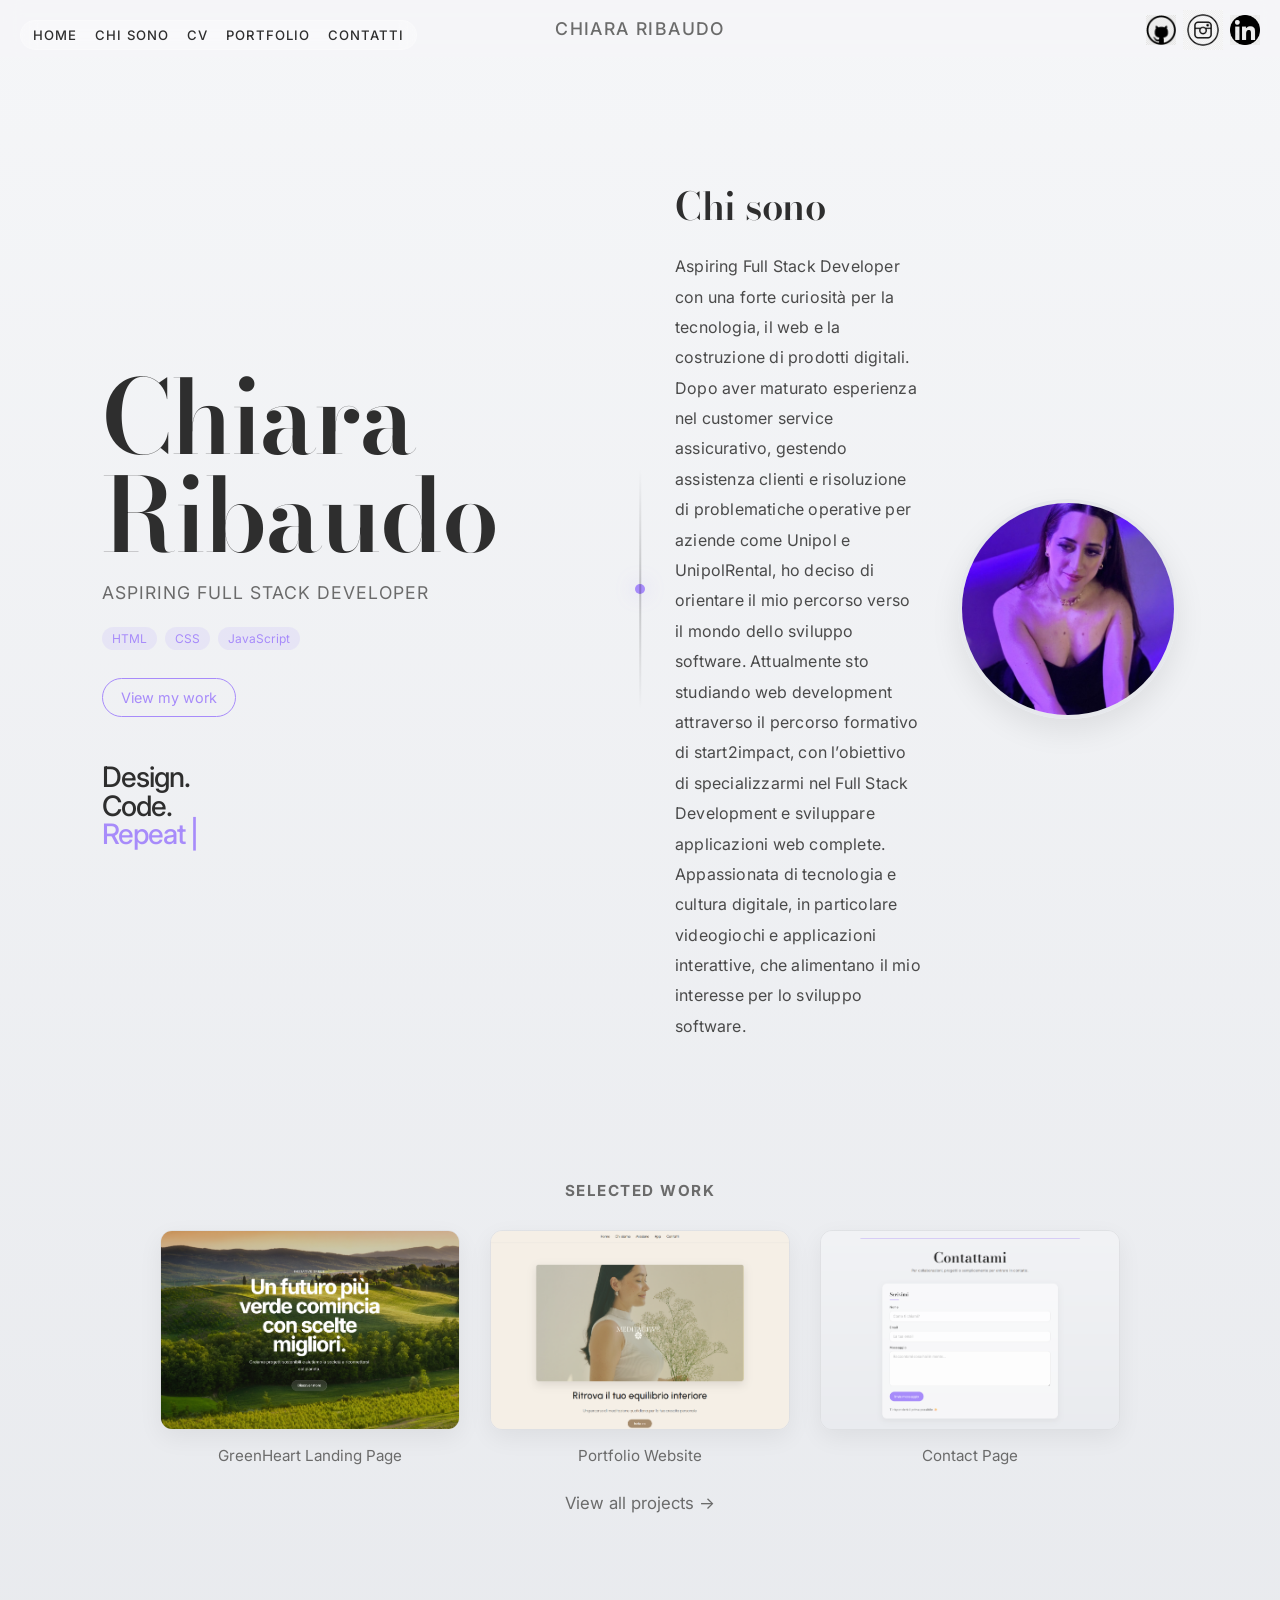
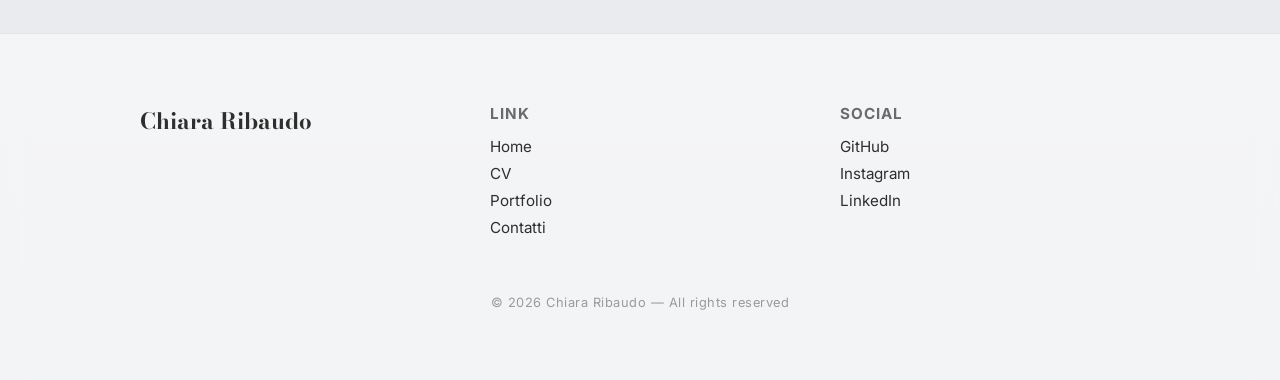
==== index.html @ 246c25f0 "fix: menù hamburger visibile da mobile" ====
<!DOCTYPE html>
<html lang="it">
<head>
  <meta charset="UTF-8">
  <meta name="viewport" content="width=device-width, initial-scale=1.0">

  <!-- Font -->
  <link href="https://fonts.googleapis.com/css2?family=Inter:wght@400;600;700&display=swap" rel="stylesheet">
  <!--FONT CHI SONO-->
  <link href="https://fonts.googleapis.com/css2?family=Bodoni+Moda:wght@400..900&display=swap" rel="stylesheet">

  <!-- Favicon -->
  <link rel="icon" type="image/png" href="assets/img/CR.png">

  <!-- CSS -->
  <link rel="stylesheet" href="assets/css/style.css">

  <title>Home</title>
</head>

<body>

<!-- MENU DESKTOP -->
<nav class="nav">
  <div class="nav-links">
    <a href="index.html">Home</a>
    <a href="#chi-sono">Chi sono</a>
    <a href="pages/CV.html">CV</a>
    <a href="pages/portfolio.html">Portfolio</a>
    <a href="pages/contatti.html">Contatti</a>
  </div>
</nav>

<!-- MENU MOBILE -->
<div class="mobile-menu">
  <input type="checkbox" id="menu-toggle" />

  <label for="menu-toggle" class="hamburger">
    <span></span>
    <span></span>
    <span></span>
  </label>

  <div class="dropdown">
    <a href="index.html">Home</a>
    <a href="index.html#chi-sono">Chi sono</a>
    <a href="pages/CV.html">CV</a>
    <a href="pages/portfolio.html">Portfolio</a>
    <a href="pages/contatti.html">Contatti</a>
  </div>
</div>
<!--Immagini-->
<div class="top-right">

  <a href="https://github.com/nannachi" target="_blank">
    <img src="assets/img/giticona.jpg" alt="GitHub">
  </a>

  <a href="https://www.instagram.com/chiararibaudo.x/" target="_blank" class="instagram-icon">
    <img src="assets/img/InstagramIcona.png" alt="Instagram">
  </a>

  <a href="https://www.linkedin.com/in/chiara-ribaudo-537130137/" target="_blank" class="linkedin-icon">
   <img src="assets/img/Icona-linkedin.jpg" alt="LinkedIn">
  </a>

</div>

<!-- HEADER -->
<header class="site-header">
  <h1>
    <a href="index.html">Chiara Ribaudo</a>
  </h1>
</header>

<main>
<!-- Overlay iniziale -->
<div class="overlay"></div>

<!-- HERO -->
<section class="hero">
  <div class="hero-left">
  <p class="hero-name">Chiara Ribaudo</p>
  <p class="hero-role">Aspiring Full Stack Developer</p>

  <div class="hero-skills">
    <span>HTML</span>
    <span>CSS</span>
    <span>JavaScript</span>
  </div>

  <a href="PAGES/portfolio.html" class="hero-cta">View my work</a>

  <div class="hero-words">
    <h1>
      <span class="line">Design.</span>
      <span class="line">Code.</span>
      <span class="line accent">
        <span class="typing">Repeat</span><span class="cursor">|</span>
      </span>
    </h1>
  </div>
</div>

  <div class="hero-right" id="chi-sono">
    <div class="about-text">
      <h2>Chi sono</h2>
      <p>
        Aspiring Full Stack Developer con una forte curiosità per la tecnologia, il web e la costruzione di prodotti digitali.
        Dopo aver maturato esperienza nel customer service assicurativo, gestendo assistenza clienti e risoluzione di problematiche operative per aziende come Unipol e UnipolRental, ho deciso di orientare il mio percorso verso il mondo dello sviluppo software.
        Attualmente sto studiando web development attraverso il percorso formativo di start2impact, con l’obiettivo di specializzarmi nel Full Stack Development e sviluppare applicazioni web complete.
        Appassionata di tecnologia e cultura digitale, in particolare videogiochi e applicazioni interattive, che alimentano il mio interesse per lo sviluppo software.
      </p>
    </div>

    <div class="about-image">
      <img src="assets/img/Chiarafoto.jpg" alt="Chiara Web designer">
    </div>
  </div>
</section>

<!--Progetti-->
<section class="home-projects">
  <h2>Selected work</h2>

  <div class="projects-preview">
    <div class="project">
      <img src="assets/img/ProgettoGreenHeart.png" alt="Project 1">
      <p class="project-title">GreenHeart Landing Page</p>
    </div>

    <div class="project">
      <img src="assets/img/portfolio1.png" alt="Project 2">
      <p class="project-title">Portfolio Website</p>
    </div>

    <div class="project">
      <img src="assets/img/portfolio3.png" alt="Project 3">
      <p class="project-title">Contact Page</p>
    </div>
  </div>

  <a href="pages/portfolio.html">View all projects →</a>
</section>

</main>

<!-- FOOTER -->
<footer class="site-footer">
  <div class="footer-container">

    <div class="footer-col">
      <h3>Chiara Ribaudo</h3>
      </div>
        
    <div class="footer-col">
      <h4>Link</h4>
      <a href="index.html">Home</a>
      <a href="pages/CV.html">CV</a>
      <a href="pages/portfolio.html">Portfolio</a>
      <a href="pages/contatti.html">Contatti</a>
    </div>

    <div class="footer-col">
      <h4>Social</h4>
      <a href="https://github.com/nannachi" target="_blank">GitHub</a>
      <a href="https://www.instagram.com/chiararibaudo.x/" target="_blank">Instagram</a>
      <a href="https://www.linkedin.com/in/chiara-ribaudo-537130137/" target="_blank">LinkedIn</a>
    </div>

  </div>

  <div class="footer-bottom">
    © 2026 Chiara Ribaudo — All rights reserved
  </div>
</footer>

</body>
</html>
---- assets/css/style.css ----
@charset "UTF-8";
/* =========================
   VARIABLES
========================= */
/* CV */
/* =========================
   RESET
========================= */
* {
  margin: 0;
  padding: 0;
  box-sizing: border-box;
}

/* =========================
   BASE
========================= */
body {
  font-family: "Inter", sans-serif;
  background: linear-gradient(180deg, #F5F6F8, #E6E8EC);
  color: #2E2E2E;
}

/* =========================
   TITLES
========================= */
h1 {
  font-size: clamp(2.5rem, 6vw, 5rem);
  font-weight: 600;
  line-height: 1.15;
  letter-spacing: -1px;
  margin-bottom: 10px;
}

/* =========================
   HERO
========================= */
.hero {
  min-height: 100vh;
  display: flex;
  align-items: center;
  justify-content: space-between;
  gap: 70px;
  padding: 120px 8% 80px;
  position: relative;
}

.hero-left,
.hero-right {
  flex: 1;
}

/* =========================
   COLONNA SINISTRA
========================= */
.hero-left {
  display: flex;
  flex-direction: column;
  justify-content: center;
  align-items: flex-start;
  text-align: left;
  gap: 18px;
}

.hero-intro {
  display: flex;
  flex-direction: column;
  align-items: flex-start;
}

.hero-name {
  display: block;
  font-family: "Bodoni Moda", serif;
  font-size: clamp(3.6rem, 8vw, 6.4rem);
  font-weight: 600;
  line-height: 0.95;
  letter-spacing: -1.8px;
  color: #2E2E2E;
  margin: 0;
  opacity: 0;
  transform: translateY(40px);
  animation: revealName 1s cubic-bezier(0.22, 1, 0.36, 1) forwards;
  animation-delay: 0.2s;
}

.hero-role {
  font-family: "Inter", sans-serif;
  font-size: clamp(0.95rem, 1.8vw, 1.1rem);
  font-weight: 400;
  letter-spacing: 1px;
  color: #6B6B6B;
  text-transform: uppercase;
  margin: 0;
  opacity: 0;
  transform: translateY(24px);
  animation: revealText 1s cubic-bezier(0.22, 1, 0.36, 1) forwards;
  animation-delay: 0.45s;
}

.hero-skills {
  display: flex;
  gap: 8px;
  margin-top: 6px;
  flex-wrap: wrap;
  justify-content: flex-start;
  opacity: 0;
  transform: translateY(20px);
  animation: revealText 1s cubic-bezier(0.22, 1, 0.36, 1) forwards;
  animation-delay: 0.65s;
}
.hero-skills span {
  font-size: 0.75rem;
  padding: 4px 10px;
  border-radius: 999px;
  background: rgba(167, 139, 250, 0.12);
  color: #A78BFA;
}

.hero-cta {
  margin-top: 10px;
  display: inline-block;
  padding: 10px 18px;
  border-radius: 999px;
  border: 1px solid #A78BFA;
  color: #A78BFA;
  text-decoration: none;
  font-size: 0.9rem;
  transition: all 0.25s ease;
  opacity: 0;
  transform: translateY(20px);
  animation: revealText 1s cubic-bezier(0.22, 1, 0.36, 1) forwards;
  animation-delay: 0.85s;
}
.hero-cta:hover {
  background: #A78BFA;
  color: #fff;
  transform: translateY(-2px);
}

/* =========================
   HERO WORDS
========================= */
.hero-words {
  margin-top: 28px;
  position: relative;
  z-index: 2;
}

.hero-words h1 {
  font-size: clamp(1rem, 2.2vw, 1.9rem);
  font-weight: 500;
  line-height: 1.02;
  letter-spacing: -1px;
  margin: 0;
}

.line {
  display: block;
  opacity: 0;
  transform: translateY(24px);
  animation: revealWord 0.8s cubic-bezier(0.22, 1, 0.36, 1) forwards;
}
.line:nth-child(1) {
  animation-delay: 1.1s;
}
.line:nth-child(2) {
  animation-delay: 1.35s;
}
.line:nth-child(3) {
  animation-delay: 1.6s;
}

.line.accent {
  color: #A78BFA;
  transform: translateY(24px) scale(0.96);
  animation: revealAccent 0.9s cubic-bezier(0.22, 1, 0.36, 1) forwards;
  animation-delay: 1.6s;
}

.cursor {
  display: inline-block;
  margin-left: 5px;
  animation: blink 1s step-end infinite;
}

/* =========================
   ANIMAZIONI
========================= */
@keyframes revealName {
  to {
    opacity: 1;
    transform: translateY(0);
  }
}
@keyframes revealText {
  to {
    opacity: 1;
    transform: translateY(0);
  }
}
@keyframes revealWord {
  to {
    opacity: 1;
    transform: translateY(0);
  }
}
@keyframes revealAccent {
  to {
    opacity: 1;
    transform: translateY(0) scale(1);
  }
}
@keyframes blink {
  0%, 50% {
    opacity: 1;
  }
  51%, 100% {
    opacity: 0;
  }
}
/* =========================
   COLONNA DESTRA
========================= */
.hero-right {
  display: flex;
  align-items: center;
  justify-content: center;
  gap: 36px;
  text-align: left;
}

.about-text {
  flex: 1.2;
  opacity: 0;
  transform: translateY(30px);
  animation: revealText 1s cubic-bezier(0.22, 1, 0.36, 1) forwards;
  animation-delay: 0.7s;
}
.about-text h2 {
  font-family: "Bodoni Moda", serif;
  font-size: clamp(2rem, 3vw, 2.8rem);
  font-weight: 600;
  letter-spacing: -0.5px;
  margin-bottom: 16px;
}
.about-text p {
  font-family: "Inter", sans-serif;
  font-size: 1rem;
  line-height: 1.9;
  color: #4A4A4A;
  max-width: 520px;
  margin: 0;
  letter-spacing: 0.2px;
}

.about-image {
  flex: 0 0 auto;
  display: flex;
  justify-content: center;
  opacity: 0;
  transform: translateY(30px);
  animation: revealText 1s cubic-bezier(0.22, 1, 0.36, 1) forwards;
  animation-delay: 0.9s;
}
.about-image img {
  width: 220px;
  height: 220px;
  object-fit: cover;
  border-radius: 50%;
  border: 4px solid #E6E8EC;
  box-shadow: 0 12px 30px rgba(0, 0, 0, 0.08);
  animation: float 6s ease-in-out infinite;
}

/* =========================
   DECORAZIONE CENTRALE
========================= */
.hero::after {
  content: "";
  position: absolute;
  left: 50%;
  top: 50%;
  transform: translate(-50%, -50%);
  width: 1.5px;
  height: 240px;
  background: linear-gradient(to bottom, transparent, rgba(0, 0, 0, 0.2), transparent);
}

.hero::before {
  content: "";
  position: absolute;
  left: 50%;
  top: 50%;
  transform: translate(-50%, -50%);
  width: 10px;
  height: 10px;
  border-radius: 50%;
  background: #A78BFA;
  box-shadow: 0 0 20px rgba(167, 139, 250, 0.4);
}

.hero::after,
.hero::before {
  opacity: 0;
  animation: fadeIn 1s ease forwards;
  animation-delay: 1s;
}

/* =========================
   ANIMAZIONI
========================= */
@keyframes revealName {
  to {
    opacity: 1;
    transform: translateY(0);
  }
}
@keyframes revealText {
  to {
    opacity: 1;
    transform: translateY(0);
  }
}
@keyframes fadeIn {
  to {
    opacity: 1;
  }
}
@keyframes blink {
  0%, 50% {
    opacity: 1;
  }
  51%, 100% {
    opacity: 0;
  }
}
@keyframes float {
  0% {
    transform: translateY(0);
  }
  50% {
    transform: translateY(-8px);
  }
  100% {
    transform: translateY(0);
  }
}
/* =========================
   RESPONSIVE
========================= */
@media (max-width: 768px) {
  .hero {
    flex-direction: column;
    gap: 50px;
    padding: 120px 24px 60px;
  }
  .hero-left,
  .hero-right {
    width: 100%;
  }
  .hero-left {
    align-items: center;
    text-align: center;
  }
  .hero-intro {
    align-items: center;
  }
  .hero-skills {
    justify-content: center;
  }
  .hero-words {
    text-align: center;
  }
  .hero-right {
    flex-direction: column;
    text-align: center;
  }
  .about-text {
    text-align: center;
  }
  .about-text p {
    max-width: 100%;
  }
  .hero::before,
  .hero::after {
    display: none;
  }
}
/* =========================
   HEADER
========================= */
.site-header {
  width: 100%;
  padding: 18px 70px;
  text-align: center;
  position: sticky;
  top: 0;
  background: rgba(245, 246, 248, 0.7);
  backdrop-filter: blur(10px);
  z-index: 1000;
}
.site-header h1 {
  margin: 0;
  font-size: clamp(0.95rem, 3.2vw, 1.1rem);
  font-weight: 500;
  letter-spacing: 1.4px;
  text-transform: uppercase;
  color: #6B6B6B;
  line-height: 1.2;
}
.site-header a {
  text-decoration: none;
  color: inherit;
  transition: opacity 0.25s ease;
}
.site-header a:hover {
  opacity: 0.65;
}

/* NAVBAR */
.nav {
  position: fixed;
  top: 20px;
  left: 20px;
  z-index: 3000;
  padding: 6px 12px;
  border-radius: 999px;
  background: rgba(255, 255, 255, 0.35);
  backdrop-filter: blur(8px);
  border: 1px solid rgba(255, 255, 255, 0.2);
}

.nav-links {
  display: flex;
  align-items: center;
  gap: 18px;
}

.nav-links a {
  font-family: "Inter", sans-serif;
  font-size: 0.82rem;
  font-weight: 500;
  text-transform: uppercase;
  letter-spacing: 1px;
  color: #2E2E2E;
  text-decoration: none;
  position: relative;
  transition: color 0.25s ease;
}
.nav-links a:hover {
  color: #A78BFA;
}
.nav-links a::after {
  content: "";
  position: absolute;
  left: 0;
  bottom: -4px;
  width: 0;
  height: 1px;
  background: #A78BFA;
  transition: width 0.25s ease;
}
.nav-links a:hover::after {
  width: 100%;
}

/* =========================
   TOP RIGHT ICONS
========================= */
.top-right {
  position: fixed;
  top: 15px;
  right: 20px;
  z-index: 9999;
  display: flex;
  align-items: center;
  gap: 12px;
}
.top-right a {
  display: flex;
  align-items: center;
  justify-content: center;
  width: 30px;
  height: 30px;
}
.top-right a:hover img {
  transform: scale(1.15);
  opacity: 0.85;
}
.top-right img {
  width: 100%;
  height: 100%;
  object-fit: contain;
  transition: transform 0.25s ease, opacity 0.25s ease;
}

.instagram-icon img {
  width: 40px;
  height: 40px;
}

.linkedin-icon {
  width: 34px;
  height: 34px;
}

/* =========================
   TABLET / MOBILE
========================= */
/* DEFAULT (desktop) */
.nav {
  display: block;
}

.mobile-menu {
  display: none;
}

#menu-toggle {
  display: none;
}

.hamburger {
  display: none;
}

/* =========================
   TABLET / MOBILE
========================= */
@media (max-width: 768px) {
  .site-header {
    padding: 16px 56px;
  }
  .site-header h1 {
    font-size: 0.82rem;
    letter-spacing: 1px;
  }
  .top-right {
    display: none;
  }
  .nav {
    display: none;
  }
  .mobile-menu {
    display: block;
    position: fixed;
    top: 16px;
    left: 16px;
    z-index: 4000;
  }
  .hamburger {
    display: flex;
    flex-direction: column;
    justify-content: space-between;
    width: 24px;
    height: 18px;
    cursor: pointer;
  }
  .hamburger span {
    display: block;
    width: 100%;
    height: 2px;
    background: #2E2E2E;
    border-radius: 999px;
  }
  .dropdown {
    position: absolute;
    top: 34px;
    left: 0;
    min-width: 180px;
    padding: 14px 16px;
    border-radius: 16px;
    background: rgba(255, 255, 255, 0.92);
    backdrop-filter: blur(10px);
    border: 1px solid rgba(0, 0, 0, 0.06);
    box-shadow: 0 10px 30px rgba(0, 0, 0, 0.08);
    display: none;
    flex-direction: column;
    gap: 12px;
  }
  .dropdown a {
    text-decoration: none;
    font-family: "Inter", sans-serif;
    font-size: 0.82rem;
    font-weight: 500;
    text-transform: uppercase;
    letter-spacing: 1px;
    color: #2E2E2E;
  }
  #menu-toggle:checked + .hamburger + .dropdown {
    display: flex;
  }
}
/* =========================
   FOOTER
========================= */
.site-footer {
  margin-top: 120px;
  padding: 70px 20px;
  background: rgba(255, 255, 255, 0.5);
  backdrop-filter: blur(12px);
  border-top: 1px solid rgba(0, 0, 0, 0.06);
}

.footer-container {
  max-width: 1000px;
  margin: auto;
  display: grid;
  grid-template-columns: repeat(3, 1fr);
  gap: 50px;
}

.footer-col h3 {
  font-size: 1.4rem;
  margin-bottom: 14px;
  font-family: "Bodoni Moda", serif;
}

.footer-col h4 {
  font-size: 0.95rem;
  margin-bottom: 14px;
  text-transform: uppercase;
  letter-spacing: 1px;
  color: #6B6B6B;
}

.footer-col p {
  color: #4A4A4A;
  line-height: 1.7;
  font-size: 0.95rem;
  max-width: 260px;
}

.footer-col a {
  display: block;
  text-decoration: none;
  color: #2E2E2E;
  margin-bottom: 8px;
  font-size: 0.95rem;
  position: relative;
  transition: all 0.25s ease;
}
.footer-col a:hover {
  color: #A78BFA;
  transform: translateX(6px);
}
.footer-col a::after {
  content: "";
  position: absolute;
  left: 0;
  bottom: -2px;
  width: 0%;
  height: 1px;
  background: #A78BFA;
  transition: width 0.3s ease;
}
.footer-col a:hover::after {
  width: 100%;
}

.footer-bottom {
  text-align: center;
  margin-top: 50px;
  font-size: 0.8rem;
  color: #9A9A9A;
  letter-spacing: 0.5px;
}

/*Progetti*/
.home-projects {
  margin-top: 60px;
  text-align: center;
}

/* Titolo */
.home-projects h2 {
  font-size: 0.95rem;
  text-transform: uppercase;
  letter-spacing: 1.5px;
  color: #6B6B6B;
  margin-bottom: 30px;
}

/* Link sotto */
.home-projects a {
  display: inline-block;
  margin-top: 28px;
  text-decoration: none;
  color: #6B6B6B;
  font-size: 1.05rem;
  transition: opacity 0.25s ease;
}
.home-projects a:hover {
  opacity: 0.6;
}

/* Container progetti */
.projects-preview {
  display: flex;
  gap: 30px;
  justify-content: center;
  flex-wrap: wrap;
}

/* Card progetto */
.project {
  width: 300px;
  text-align: center;
  transition: transform 0.3s ease;
  /* Hover leggero */
}
.project:hover {
  transform: translateY(-4px);
}
.project img {
  width: 100%;
  height: 200px;
  object-fit: cover;
  border-radius: 12px;
  /* ✨ CORNICE + SHADOW */
  border: 1px solid rgba(0, 0, 0, 0.05);
  box-shadow: 0 8px 25px rgba(0, 0, 0, 0.06);
  margin-bottom: 12px;
  transition: transform 0.3s ease;
}
.project:hover img {
  transform: scale(1.03);
}
.project p {
  font-size: 0.95rem;
  color: #6B6B6B;
  text-align: center;
}

/* =========================
   CV PAGE
========================= */
.cv-page {
  font-family: "Inter", sans-serif;
  background: linear-gradient(180deg, #F5F6F8, #E6E8EC);
  color: #2E2E2E;
}
.cv-page .container {
  max-width: 1100px;
}
.cv-page p,
.cv-page li {
  font-size: 1rem;
  line-height: 1.75;
  color: #4A4A4A;
}
.cv-page ul {
  list-style: none;
  padding-left: 0;
  margin-bottom: 0;
}
.cv-page li {
  position: relative;
  padding-left: 18px;
  margin-bottom: 6px;
}
.cv-page li::before {
  content: "•";
  position: absolute;
  left: 0;
  color: #A78BFA;
}
.cv-page li + li {
  margin-top: 0.4rem;
}
.cv-page a:not(.contact-button) {
  color: #2E2E2E;
  text-decoration: none;
  transition: color 0.2s ease, transform 0.2s ease;
}
.cv-page a:not(.contact-button):hover {
  color: #A78BFA;
}

.cv-hero {
  text-align: center;
  margin-bottom: 4rem;
  margin-top: 150px;
}

.cv-title {
  font-family: "Bodoni Moda", serif;
  font-size: clamp(2.4rem, 5vw, 4rem);
  font-weight: 600;
  letter-spacing: -0.5px;
  margin-bottom: 0.75rem;
}

.cv-subtitle {
  font-size: 1rem;
  color: #6B6B6B;
  letter-spacing: 0.3px;
}

.cv-block {
  background: rgba(255, 255, 255, 0.55);
  backdrop-filter: blur(10px);
  border: 1px solid rgba(255, 255, 255, 0.35);
  border-radius: 20px;
  padding: 28px;
  box-shadow: 0 10px 30px rgba(0, 0, 0, 0.05);
}
.cv-block + .cv-block {
  margin-top: 1.5rem;
}

.cv-section-title {
  font-family: "Bodoni Moda", serif;
  font-size: 1.35rem;
  font-weight: 600;
  margin-bottom: 1rem;
  color: #2E2E2E;
}
.cv-section-title::after {
  content: "";
  display: block;
  width: 42px;
  height: 2px;
  margin-top: 8px;
  background: #A78BFA;
  border-radius: 999px;
}

.cv-item + .cv-item {
  margin-top: 2rem;
  padding-top: 1.5rem;
  border-top: 1px solid rgba(0, 0, 0, 0.08);
}

.cv-role {
  font-size: 1.05rem;
  font-weight: 600;
  color: #2E2E2E;
  margin-bottom: 0.25rem;
}

.cv-meta {
  font-size: 0.95rem;
  color: #7A7A7A;
  margin-bottom: 0.75rem;
}

.cv-divider {
  height: 1px;
  background: rgba(0, 0, 0, 0.08);
  margin: 1.25rem 0;
  border: 0;
}

/* =========================
   CV SIDEBAR
========================= */
.cv-page .col-lg-4 {
  position: sticky;
  top: 100px;
  height: fit-content;
}

/* =========================
   RESPONSIVE
========================= */
@media (max-width: 768px) {
  .about {
    flex-direction: column;
    text-align: center;
  }
  .about-text {
    text-align: center;
  }
  .about-text p {
    max-width: 100%;
  }
  .footer-container {
    grid-template-columns: 1fr;
    text-align: center;
  }
  .cv-hero {
    margin-bottom: 2.5rem;
  }
  .cv-block {
    padding: 22px;
  }
  .cv-page .col-lg-4 {
    position: static;
    top: auto;
  }
}
/* =========================
   PULSANTE CONTATTAMI
========================= */
.contact-button {
  display: inline-block;
  margin-top: 12px;
  padding: 10px 20px;
  border-radius: 999px;
  background: transparent;
  border: 1px solid #A78BFA;
  color: #A78BFA;
  font-weight: 500;
  text-decoration: none;
  transition: all 0.25s ease;
}
.contact-button:hover {
  background: #A78BFA;
  color: #fff;
  transform: translateY(-2px);
}

/* =========================
   PAGE INTRO (CV, CONTATTI, ecc.)
========================= */
.page-intro {
  text-align: center;
  margin: 200px 0 60px;
}
.page-intro h1 {
  font-size: clamp(2.4rem, 5vw, 3.2rem);
  font-weight: 600;
  line-height: 1.15;
  letter-spacing: -1px;
}
.page-intro .line {
  display: block;
  opacity: 0;
  transform: translateY(30px);
  animation: revealText 1.4s cubic-bezier(0.22, 1, 0.36, 1) forwards;
}
.page-intro .line:nth-child(1) {
  animation-delay: 0.3s;
}
.page-intro .line:nth-child(2) {
  animation-delay: 0.6s;
}
.page-intro .line:nth-child(3) {
  animation-delay: 0.9s;
}
.page-intro .accent {
  color: #A78BFA;
}

/* =========================
   INTRO DIVIDER
*/
.intro-divider {
  height: 2px;
  width: 0;
  margin: 30px auto 50px;
  background: #A78BFA;
  border-radius: 999px;
  opacity: 0.7;
  animation: growLine 1.2s ease forwards;
  animation-delay: 1s;
}

@keyframes growLine {
  from {
    width: 0;
  }
  to {
    width: 1000px;
  }
}
/* =========================
   CONTACT PAGE
========================= */
.contact-page {
  font-family: "Inter", sans-serif;
  background: linear-gradient(180deg, #F5F6F8, #E6E8EC);
  color: #2E2E2E;
}

.contact-hero {
  text-align: center;
  margin-top: 20px;
  margin-bottom: 50px;
}

.contact-title {
  font-family: "Bodoni Moda", serif;
  font-size: clamp(2.4rem, 5vw, 4rem);
  font-weight: 600;
  letter-spacing: -0.5px;
  margin-bottom: 0.75rem;
}

.contact-subtitle {
  font-size: 1rem;
  color: #6B6B6B;
  letter-spacing: 0.3px;
}

.contact-section {
  max-width: 800px;
  margin: 0 auto;
}

.contact-block {
  background: rgba(255, 255, 255, 0.55);
  backdrop-filter: blur(10px);
  border: 1px solid rgba(255, 255, 255, 0.35);
  border-radius: 20px;
  padding: 32px;
  box-shadow: 0 10px 30px rgba(0, 0, 0, 0.05);
}

.contact-section-title {
  font-family: "Bodoni Moda", serif;
  font-size: 1.35rem;
  font-weight: 600;
  margin-bottom: 1.5rem;
  color: #2E2E2E;
}
.contact-section-title::after {
  content: "";
  display: block;
  width: 42px;
  height: 2px;
  margin-top: 8px;
  background: #A78BFA;
  border-radius: 999px;
}

.contact-form {
  display: flex;
  flex-direction: column;
  gap: 18px;
}

.form-group {
  display: flex;
  flex-direction: column;
  gap: 8px;
}
.form-group label {
  font-size: 0.95rem;
  font-weight: 600;
  color: #2E2E2E;
}
.form-group input,
.form-group textarea {
  width: 100%;
  padding: 14px 16px;
  border-radius: 14px;
  border: 1px solid rgba(0, 0, 0, 0.08);
  background: rgba(255, 255, 255, 0.75);
  font-family: "Inter", sans-serif;
  font-size: 1rem;
  color: #2E2E2E;
  outline: none;
  transition: border-color 0.25s ease, box-shadow 0.25s ease;
}
.form-group input:focus,
.form-group textarea:focus {
  border-color: #A78BFA;
  box-shadow: 0 0 0 3px rgba(167, 139, 250, 0.15);
}
.form-group textarea {
  resize: vertical;
  min-height: 160px;
}

.contact-button-solid {
  display: inline-block;
  align-self: flex-start;
  margin-top: 8px;
  padding: 12px 22px;
  border-radius: 999px;
  border: 1px solid #A78BFA;
  background: #A78BFA;
  color: #fff;
  font-weight: 500;
  font-size: 0.95rem;
  cursor: pointer;
  transition: all 0.25s ease;
}
.contact-button-solid:hover {
  transform: translateY(-2px);
  box-shadow: 0 8px 20px rgba(167, 139, 250, 0.25);
}

/*CONTATTI*/
.contact-page {
  font-family: "Inter", sans-serif;
  background: linear-gradient(180deg, #F5F6F8, #E6E8EC);
  color: #2E2E2E;
}

.contact-hero {
  text-align: center;
  margin-top: 20px;
  margin-bottom: 50px;
}

.contact-title {
  font-family: "Bodoni Moda", serif;
  font-size: clamp(2.4rem, 5vw, 4rem);
  font-weight: 600;
  letter-spacing: -0.5px;
  margin-bottom: 0.75rem;
}

.contact-subtitle {
  font-size: 1rem;
  color: #6B6B6B;
  letter-spacing: 0.3px;
}

.contact-section {
  max-width: 800px;
  margin: 0 auto;
}

.contact-block {
  background: rgba(255, 255, 255, 0.55);
  backdrop-filter: blur(10px);
  border: 1px solid rgba(255, 255, 255, 0.35);
  border-radius: 20px;
  padding: 32px;
  box-shadow: 0 10px 30px rgba(0, 0, 0, 0.05);
}

.contact-section-title {
  font-family: "Bodoni Moda", serif;
  font-size: 1.35rem;
  font-weight: 600;
  margin-bottom: 1.5rem;
  color: #2E2E2E;
}
.contact-section-title::after {
  content: "";
  display: block;
  width: 42px;
  height: 2px;
  margin-top: 8px;
  background: #A78BFA;
  border-radius: 999px;
}

.contact-form {
  display: flex;
  flex-direction: column;
  gap: 18px;
}

.form-group {
  display: flex;
  flex-direction: column;
  gap: 8px;
}
.form-group label {
  font-size: 0.85rem;
  font-weight: 600;
  letter-spacing: 0.5px;
  color: #6B6B6B;
}
.form-group input,
.form-group textarea {
  width: 100%;
  padding: 14px 16px;
  border-radius: 14px;
  border: 1px solid rgba(0, 0, 0, 0.08);
  background: rgba(255, 255, 255, 0.75);
  font-family: "Inter", sans-serif;
  font-size: 1rem;
  color: #2E2E2E;
  outline: none;
  transition: border-color 0.25s ease, box-shadow 0.25s ease;
}
.form-group input::placeholder,
.form-group textarea::placeholder {
  color: #aaa;
  opacity: 0.7;
}
.form-group input:focus,
.form-group textarea:focus {
  border-color: #A78BFA;
  box-shadow: 0 0 0 4px rgba(167, 139, 250, 0.15);
}
.form-group textarea {
  resize: vertical;
  min-height: 160px;
}

.contact-button-solid {
  display: inline-block;
  align-self: flex-start;
  margin-top: 8px;
  padding: 12px 22px;
  border-radius: 999px;
  border: 1px solid #A78BFA;
  background: #A78BFA;
  color: #fff;
  font-weight: 500;
  font-size: 0.95rem;
  cursor: pointer;
  transition: all 0.25s ease;
}
.contact-button-solid:hover {
  color: #fff;
  transform: translateY(-2px) scale(1.02);
  box-shadow: 0 10px 25px rgba(167, 139, 250, 0.3);
}

.form-note {
  font-size: 0.85rem;
  color: #6B6B6B;
  margin-top: 10px;
}

/* RESPONSIVE CONTACT */
@media (max-width: 768px) {
  .contact-block {
    padding: 24px;
  }
  .contact-hero {
    margin-bottom: 40px;
  }
  .contact-button-solid {
    width: 100%;
    text-align: center;
  }
}
/* =========================
   PORTFOLIO PAGE
========================= */
.portfolio-page {
  font-family: "Inter", sans-serif;
  background: linear-gradient(180deg, #F5F6F8, #E6E8EC);
  color: #2E2E2E;
}

/* HERO */
.portfolio-hero {
  text-align: center;
  margin: 40px 0;
}

.portfolio-title {
  font-family: "Bodoni Moda", serif;
  font-size: clamp(2.4rem, 5vw, 4rem);
}

.portfolio-subtitle {
  color: #6B6B6B;
}

/* CONTAINER CARD */
.portfolio-section {
  padding: 20px;
}

/* SLIDER */
.portfolio-slider {
  display: flex;
  justify-content: center;
  gap: 24px;
  flex-wrap: wrap;
  align-items: stretch;
}

/* CARD */
.project-card {
  width: 340px;
  background: rgba(255, 255, 255, 0.55);
  border-radius: 22px;
  overflow: hidden;
  box-shadow: 0 10px 30px rgba(0, 0, 0, 0.05);
  transition: 0.3s;
  display: flex;
  flex-direction: column;
}
.project-card:hover {
  transform: translateY(-6px);
}

/* IMMAGINE */
.project-image {
  height: 200px;
}
.project-image img {
  width: 100%;
  height: 100%;
  object-fit: cover;
  display: block;
}

/* CONTENUTO */
.project-content {
  padding: 20px;
  display: flex;
  flex-direction: column;
  flex: 1;
}
.project-content h3 {
  margin-bottom: 10px;
}
.project-content p {
  margin-bottom: 15px;
  color: #4A4A4A;
}

/* TAG */
.project-tags {
  display: flex;
  gap: 8px;
  flex-wrap: wrap;
  margin-bottom: 15px;
}
.project-tags span {
  background: rgba(167, 139, 250, 0.12);
  color: #A78BFA;
  padding: 5px 10px;
  border-radius: 999px;
  font-size: 0.8rem;
}

/* LINKS */
.project-links {
  margin-top: auto;
}

/* BUTTON */
.project-button {
  display: inline-block;
  padding: 10px 16px;
  border-radius: 999px;
  background: #A78BFA;
  color: white;
  text-decoration: none;
}

/*# sourceMappingURL=style.css.map */
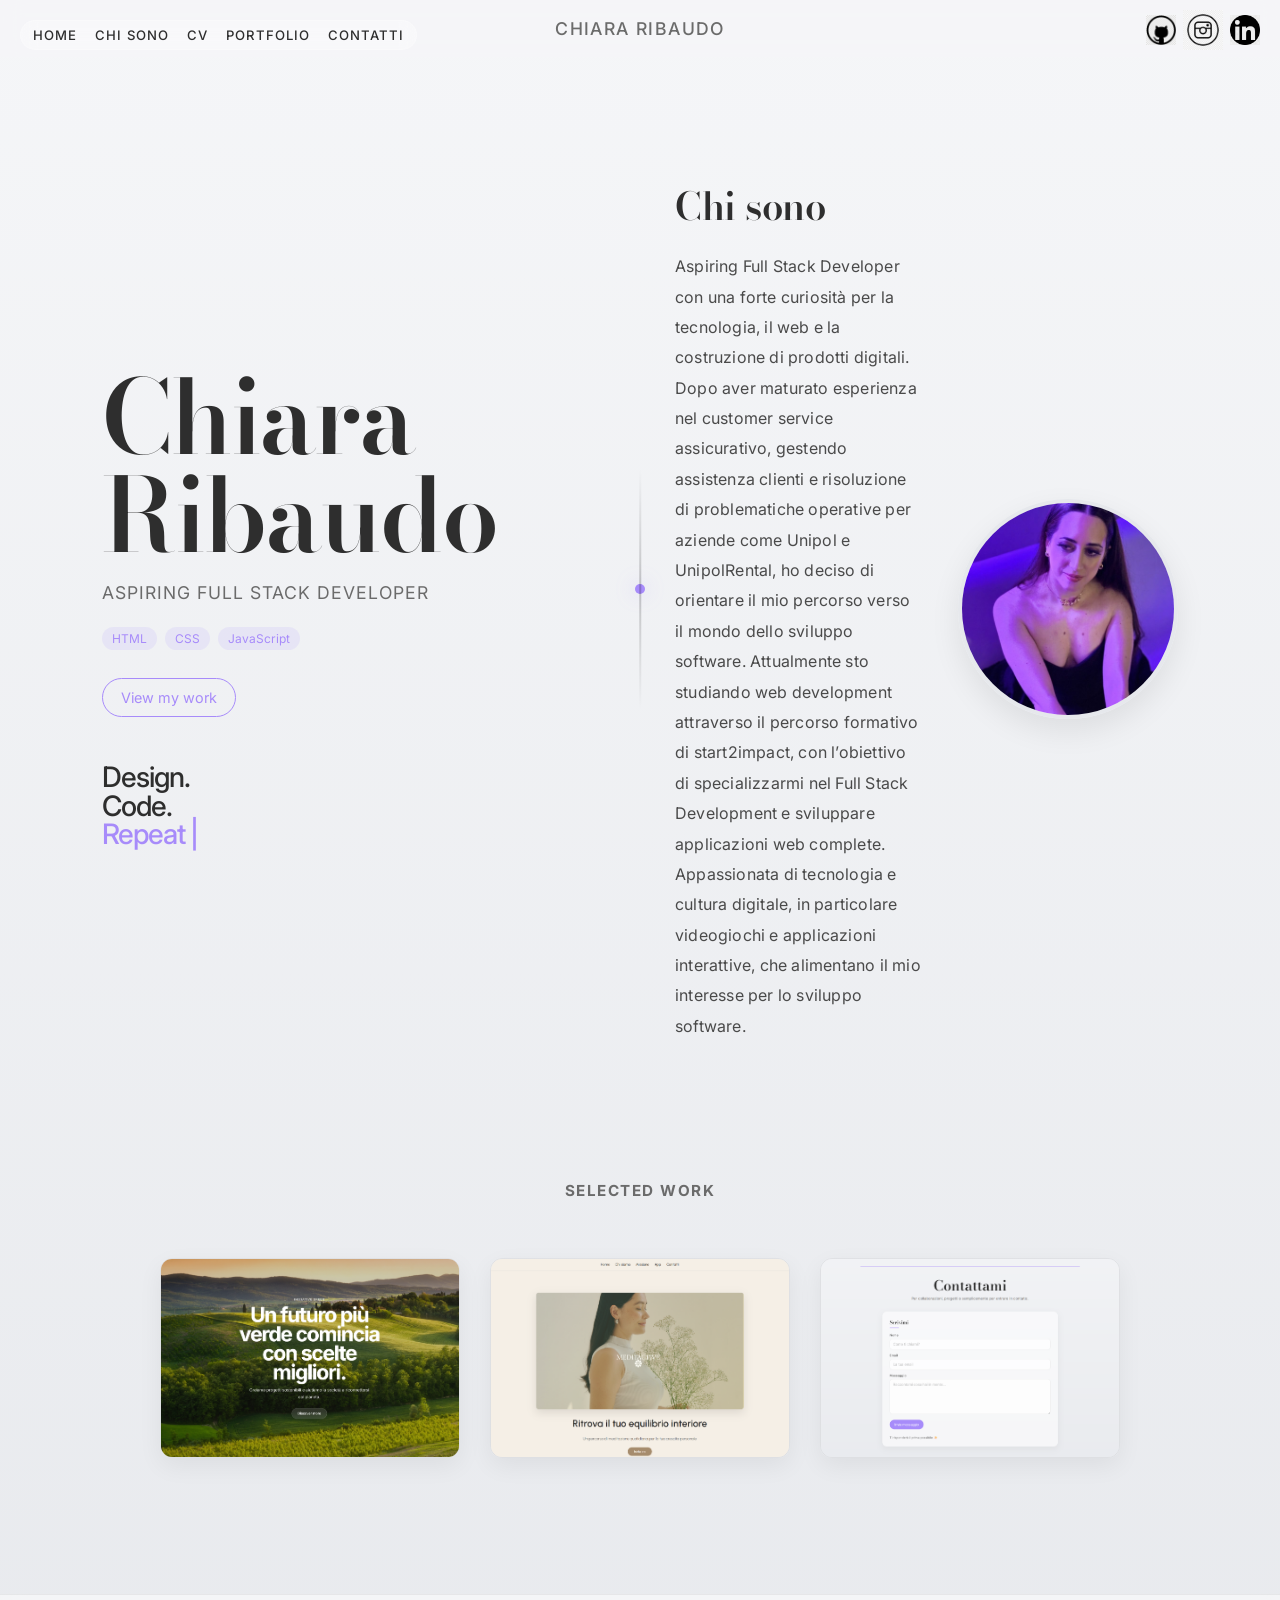
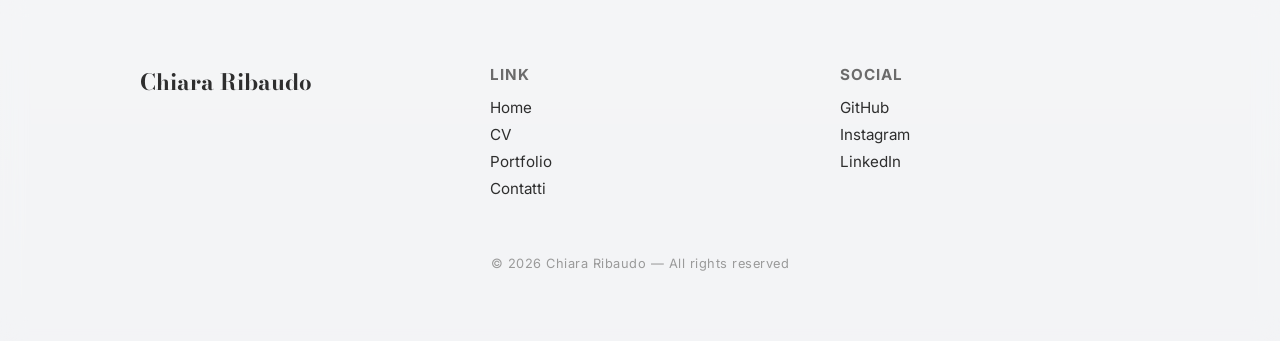
==== commit 7b006751: "bash;Correzione dei percorsi delle immagini e dei link nella homepage" ====
--- a/index.html
+++ b/index.html
@@ -3,19 +3,18 @@
 <head>
   <meta charset="UTF-8">
   <meta name="viewport" content="width=device-width, initial-scale=1.0">
+  <meta name="description" content="Portfolio di Chiara Ribaudo, aspiring full stack developer. Scopri progetti, competenze e percorso nel web development.">
 
   <!-- Font -->
   <link href="https://fonts.googleapis.com/css2?family=Inter:wght@400;600;700&display=swap" rel="stylesheet">
   <!--FONT CHI SONO-->
   <link href="https://fonts.googleapis.com/css2?family=Bodoni+Moda:wght@400..900&display=swap" rel="stylesheet">
-
   <!-- Favicon -->
   <link rel="icon" type="image/png" href="assets/img/CR.png">
-
   <!-- CSS -->
   <link rel="stylesheet" href="assets/css/style.css">
 
-  <title>Home</title>
+  <title>Chiara Ribaudo | Aspiring Full Stack Developer</title>
 </head>
 
 <body>
@@ -42,26 +41,26 @@
   </label>
 
   <div class="dropdown">
-    <a href="index.html">Home</a>
-    <a href="index.html#chi-sono">Chi sono</a>
-    <a href="pages/CV.html">CV</a>
-    <a href="pages/portfolio.html">Portfolio</a>
-    <a href="pages/contatti.html">Contatti</a>
+  <a href="index.html">Home</a>
+  <a href="#chi-sono">Chi sono</a>
+  <a href="pages/CV.html">CV</a>
+  <a href="pages/portfolio.html">Portfolio</a>
+  <a href="pages/contatti.html">Contatti</a>
   </div>
 </div>
 <!--Immagini-->
 <div class="top-right">
 
   <a href="https://github.com/nannachi" target="_blank">
-    <img src="assets/img/giticona.jpg" alt="GitHub">
+    <img src="assets/img/giticona.jpg" alt="Icona per Repository GitHub di Chiara Ribaudo">
   </a>
 
   <a href="https://www.instagram.com/chiararibaudo.x/" target="_blank" class="instagram-icon">
-    <img src="assets/img/InstagramIcona.png" alt="Instagram">
+    <img src="assets/img/InstagramIcona.png" alt="Icona per profilo Instagram di Chiara Ribaudo">
   </a>
 
   <a href="https://www.linkedin.com/in/chiara-ribaudo-537130137/" target="_blank" class="linkedin-icon">
-   <img src="assets/img/Icona-linkedin.jpg" alt="LinkedIn">
+   <img src="assets/img/Icona-linkedin.jpg" alt="Icona per profilo linkedin di Chiara Ribaudo">
   </a>
 
 </div>
@@ -114,7 +113,7 @@
     </div>
 
     <div class="about-image">
-      <img src="assets/img/Chiarafoto.jpg" alt="Chiara Web designer">
+      <img src="assets/img/Chiarafoto.jpg" alt="Ritratto di Chiara Ribaudo, aspiring full stack developer">
     </div>
   </div>
 </section>
@@ -124,23 +123,35 @@
   <h2>Selected work</h2>
 
   <div class="projects-preview">
+
     <div class="project">
-      <img src="assets/img/ProgettoGreenHeart.png" alt="Project 1">
-      <p class="project-title">GreenHeart Landing Page</p>
+      <a href="pages/portfolio.html" target="_blank">
+        <img 
+          src="assets/img/ProgettoGreenHeart.png"
+          alt="Anteprima del progetto GreenHeart Landing Page"
+        >
+      </a>
     </div>
 
     <div class="project">
-      <img src="assets/img/portfolio1.png" alt="Project 2">
-      <p class="project-title">Portfolio Website</p>
+      <a href="pages/portfolio.html">
+        <img 
+          src="assets/img/portfolio1.png"
+          alt="Anteprima della sezione Portfolio"
+        >
+      </a>
     </div>
 
     <div class="project">
-      <img src="assets/img/portfolio3.png" alt="Project 3">
-      <p class="project-title">Contact Page</p>
+      <a href="pages/contatti.html">
+        <img 
+          src="assets/img/portfolio3.png"
+          alt="Anteprima del form di contatto"
+        >
+      </a>
     </div>
+
   </div>
-
-  <a href="pages/portfolio.html">View all projects →</a>
 </section>
 
 </main>
--- a/assets/css/style.css
+++ b/assets/css/style.css
@@ -399,7 +399,8 @@
   backdrop-filter: blur(10px);
   z-index: 1000;
 }
-.site-header h1 {
+.site-header h1,
+.site-header .site-title {
   margin: 0;
   font-size: clamp(0.95rem, 3.2vw, 1.1rem);
   font-weight: 500;
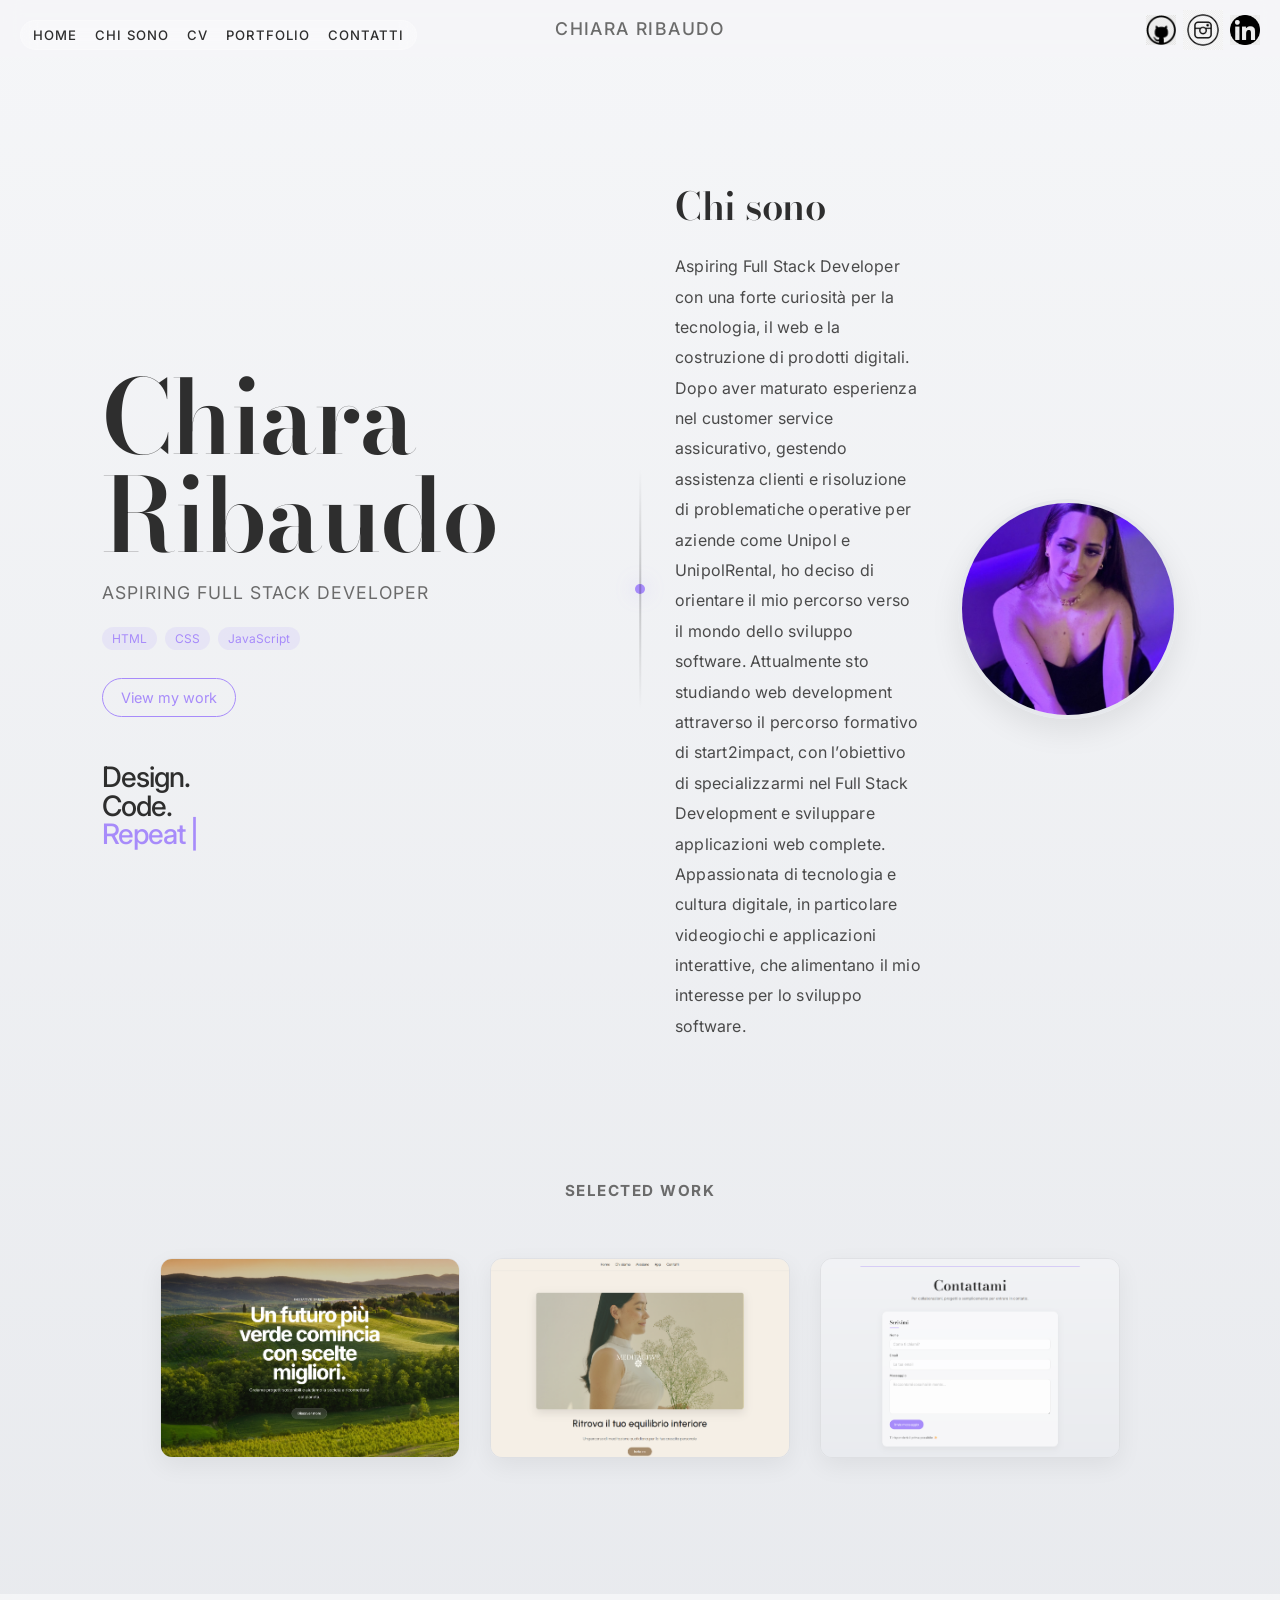
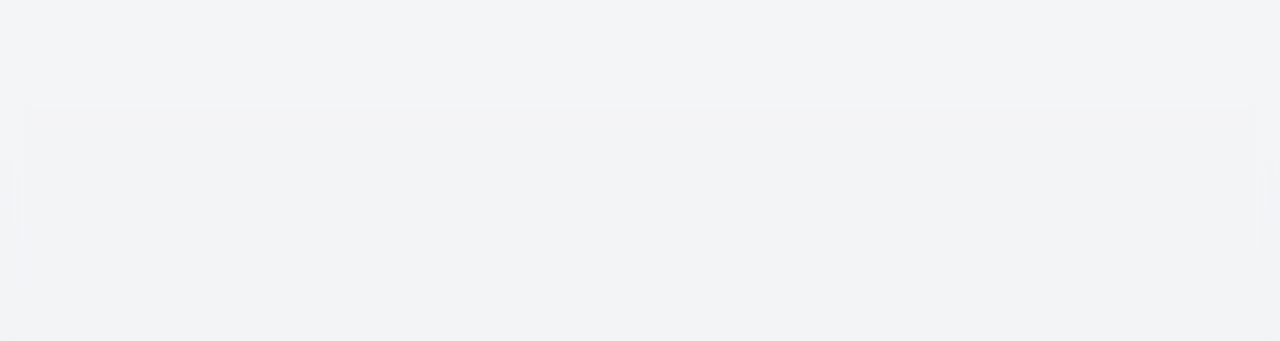
==== commit 90acc975: "Uniformata cartella pages in minuscolo per compatibilità con GitHub Pages" ====
--- a/index.html
+++ b/index.html
@@ -24,7 +24,7 @@
   <div class="nav-links">
     <a href="index.html">Home</a>
     <a href="#chi-sono">Chi sono</a>
-    <a href="pages/CV.html">CV</a>
+    <a href="pages/cv.html">CV</a>
     <a href="pages/portfolio.html">Portfolio</a>
     <a href="pages/contatti.html">Contatti</a>
   </div>
@@ -125,7 +125,7 @@
   <div class="projects-preview">
 
     <div class="project">
-      <a href="pages/portfolio.html" target="_blank">
+      <a href="pages/portfolio.html">
         <img 
           src="assets/img/ProgettoGreenHeart.png"
           alt="Anteprima del progetto GreenHeart Landing Page"
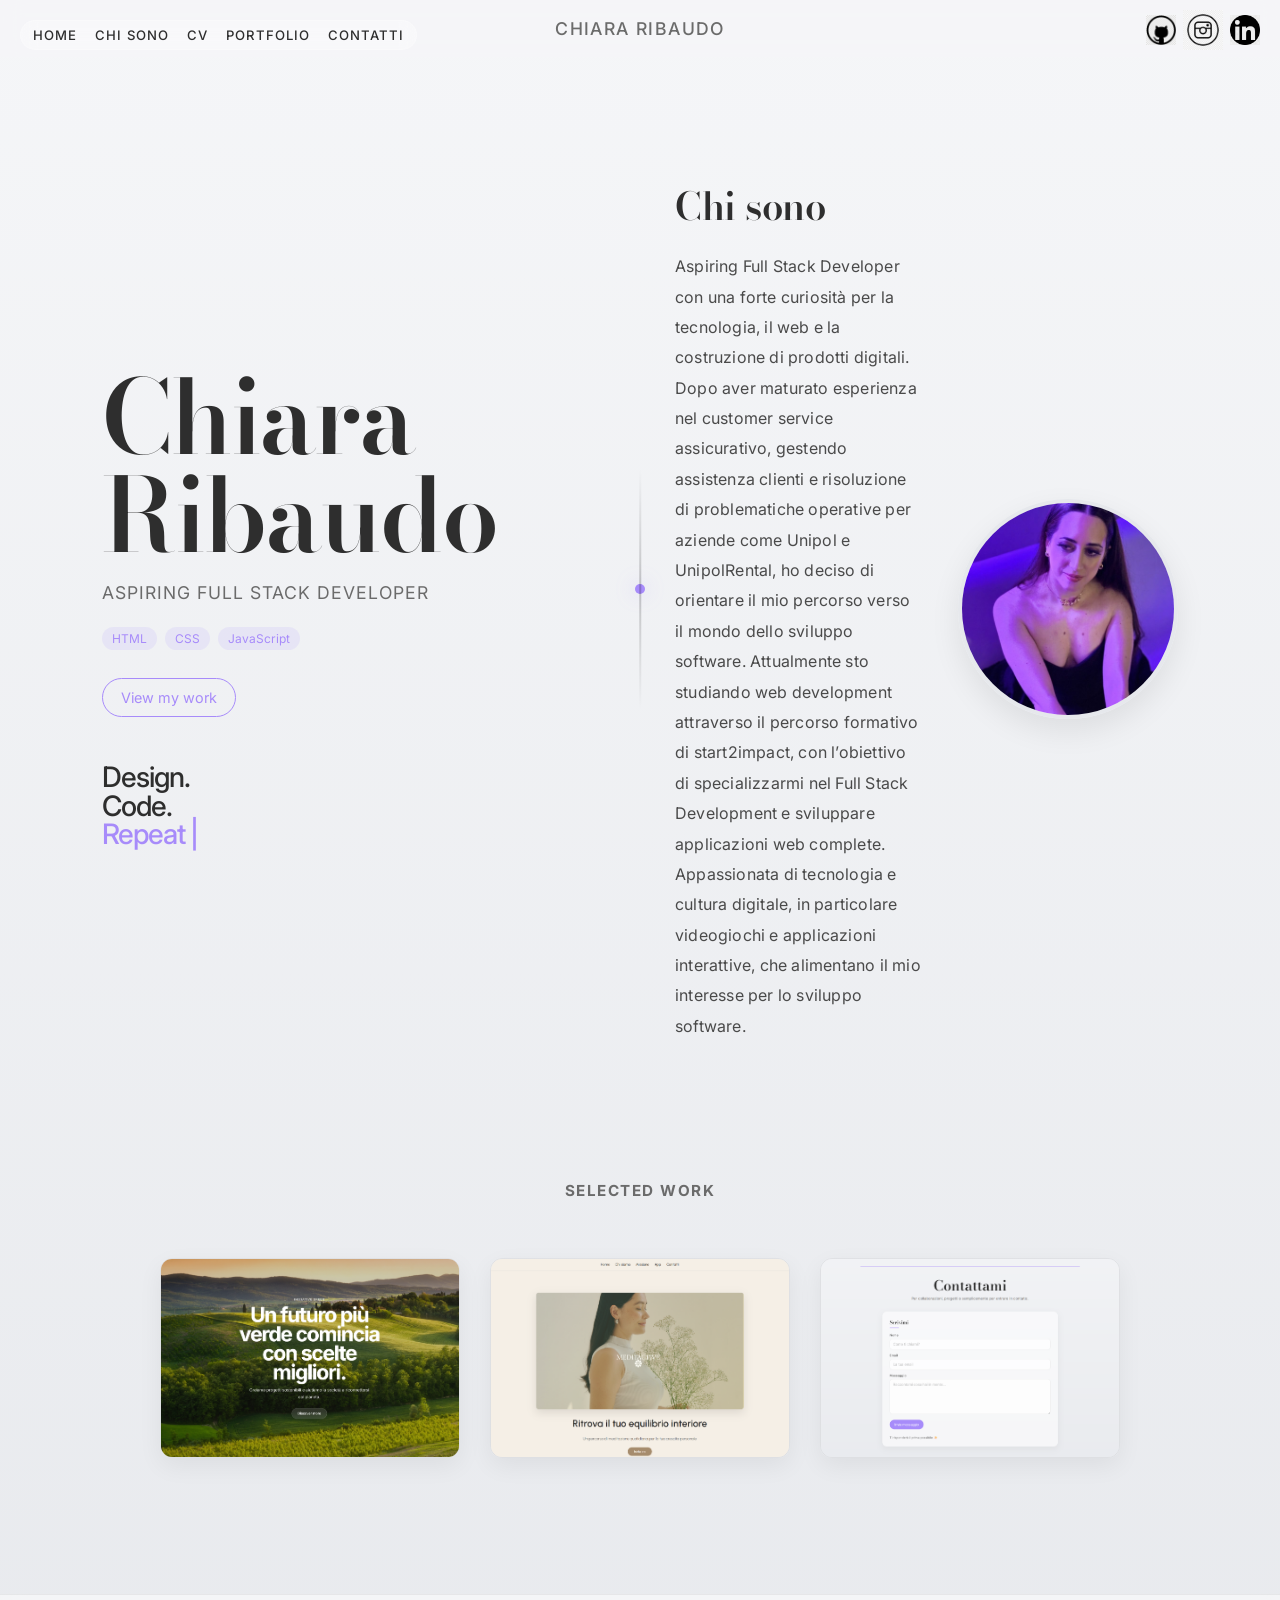
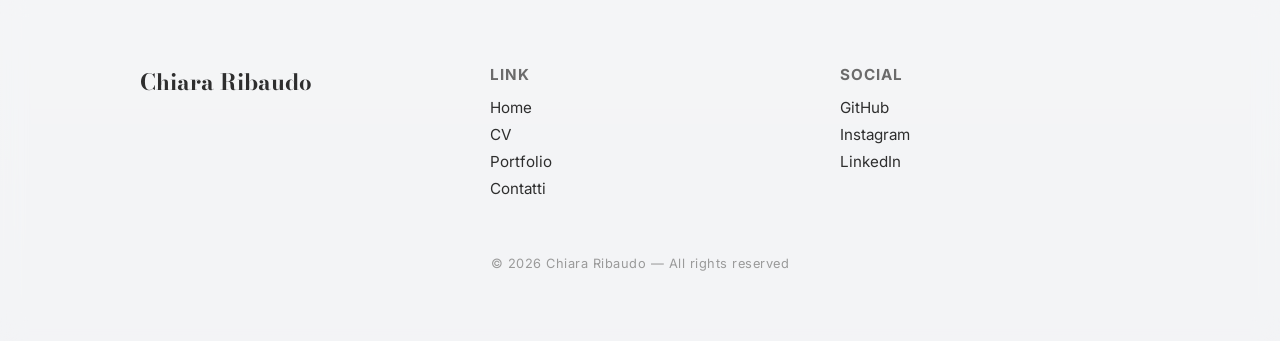
==== commit ef957c7a: "Uniformati nomi file in minuscolo per compatibilità GitHub Pages" ====
--- a/index.html
+++ b/index.html
@@ -43,7 +43,7 @@
   <div class="dropdown">
   <a href="index.html">Home</a>
   <a href="#chi-sono">Chi sono</a>
-  <a href="pages/CV.html">CV</a>
+  <a href="pages/cv.html">CV</a>
   <a href="pages/portfolio.html">Portfolio</a>
   <a href="pages/contatti.html">Contatti</a>
   </div>
@@ -167,7 +167,7 @@
     <div class="footer-col">
       <h4>Link</h4>
       <a href="index.html">Home</a>
-      <a href="pages/CV.html">CV</a>
+      <a href="pages/cv.html">CV</a>
       <a href="pages/portfolio.html">Portfolio</a>
       <a href="pages/contatti.html">Contatti</a>
     </div>
